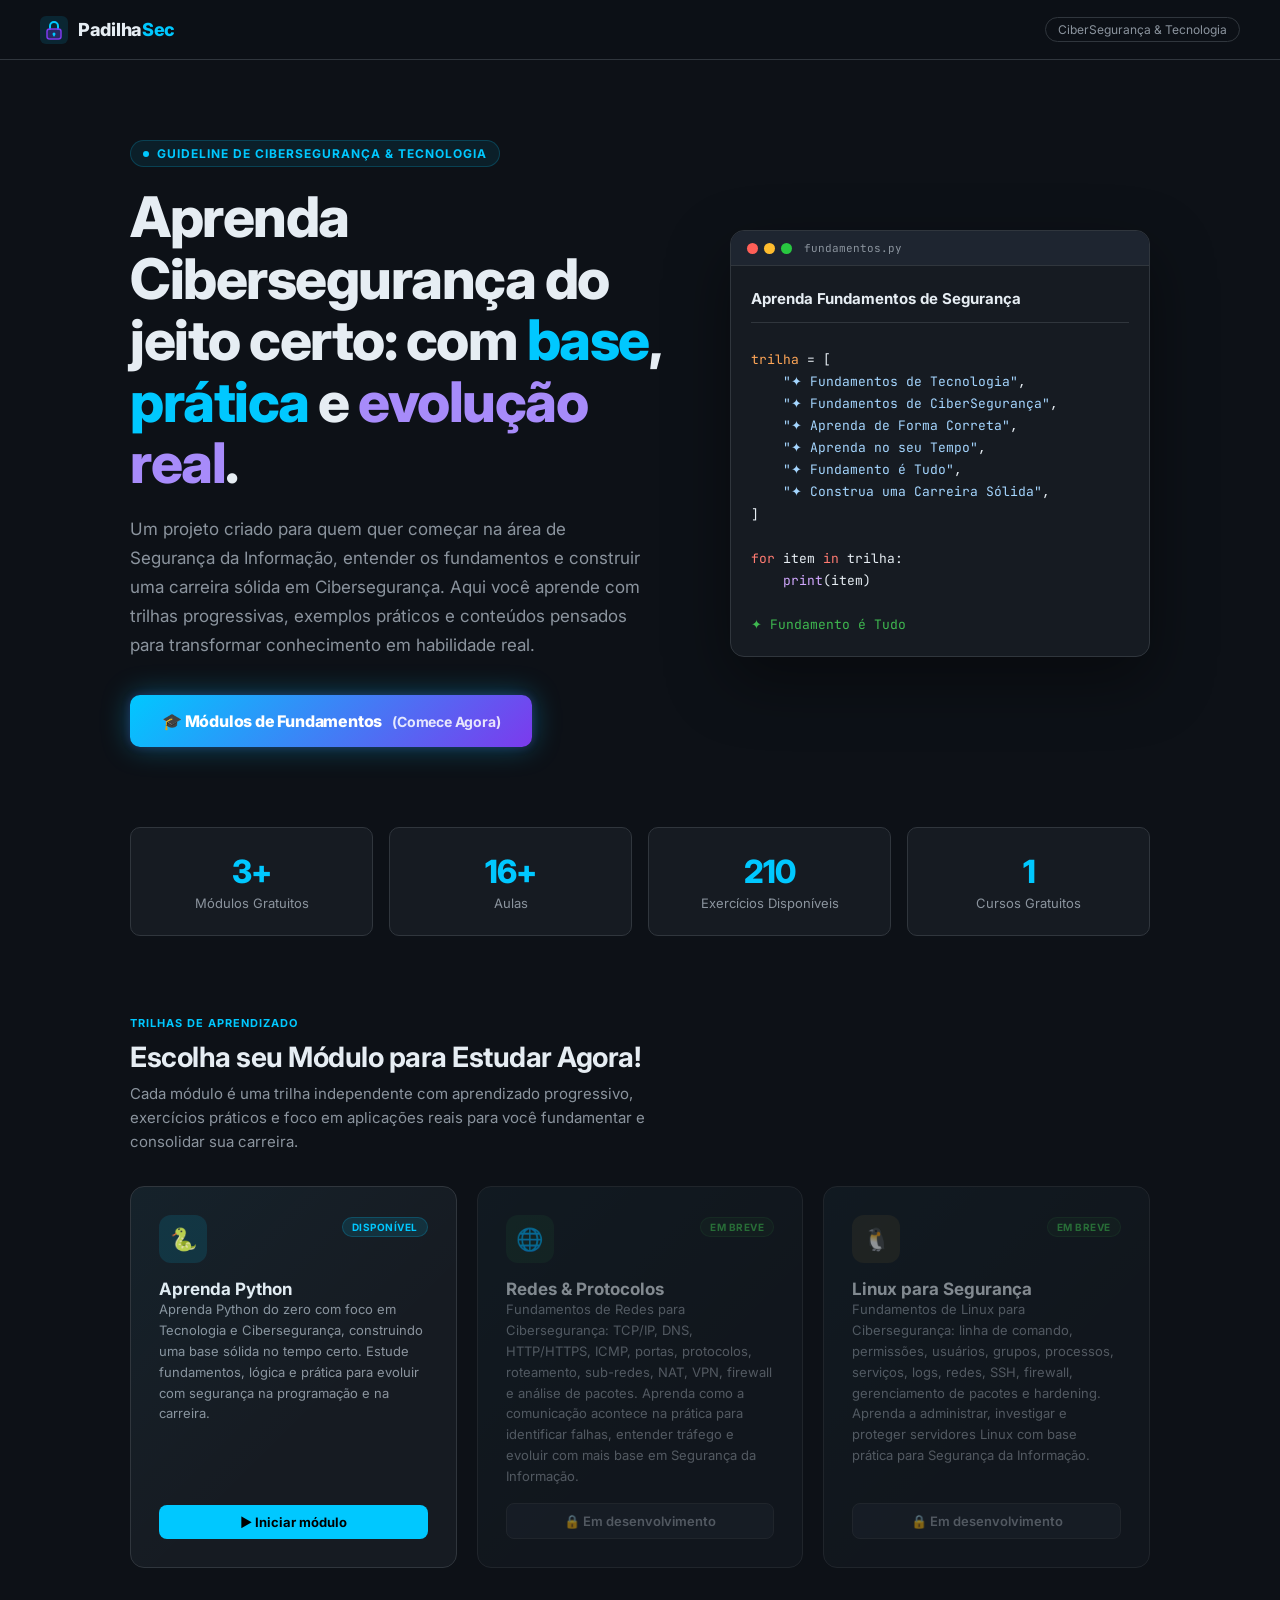
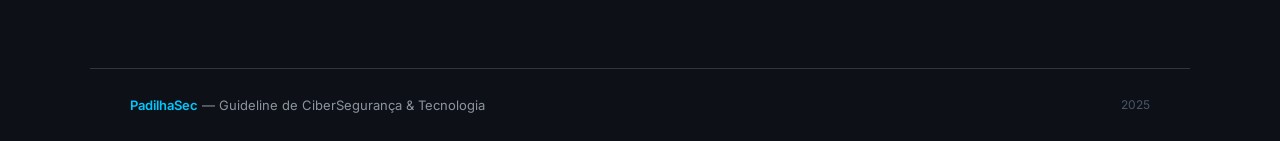
==== index.html @ 8a83446c "Publica o site PadilhaSec (migrado do Hostgator) Páginas index, python e instalacao, com CSS, JS e i" ====
<!DOCTYPE html>
<html lang="pt-BR">

<head>
  <meta charset="UTF-8" />
  <meta name="viewport" content="width=device-width, initial-scale=1.0" />
  <title>PadilhaSec — Guideline de CiberSegurança & Tecnologia</title>

  <link
    href="https://fonts.googleapis.com/css2?family=Inter:wght@400;500;600;700;800&family=JetBrains+Mono:wght@400;500&display=swap"
    rel="stylesheet" />
  <link rel="stylesheet" href="css/home.css" />
</head>

<body>

  <!-- ─── NAV ─────────────────────────────────────────────────────────── -->
  <nav class="nav">
    <a href="index.html" class="nav-logo">
      <svg viewBox="0 0 28 28" fill="none">
        <rect width="28" height="28" rx="6" fill="#00c8ff" fill-opacity=".12" />
        <path d="M10 13V10a4 4 0 0 1 8 0v3" stroke="#00c8ff" stroke-width="2" stroke-linecap="round" stroke-linejoin="round"/>
        <rect x="7" y="13" width="14" height="10" rx="2.5" fill="#7c3aed" fill-opacity=".25" stroke="#7c3aed" stroke-width="1.5"/>
        <circle cx="14" cy="18" r="1.5" fill="#00c8ff"/>
        <rect x="13.2" y="18" width="1.6" height="2.5" rx=".8" fill="#00c8ff"/>
      </svg>
      <span class="nav-title">Padilha<span>Sec</span></span>
    </a>
    <div class="nav-right">
      <span class="nav-tag">CiberSegurança & Tecnologia</span>
    </div>
  </nav>

  <!-- ─── HERO ─────────────────────────────────────────────────────────── -->
  <section class="hero">
    <div class="hero-content">
      <div class="hero-eyebrow">
        <span class="hero-eyebrow-dot"></span>
        Guideline de CiberSegurança & Tecnologia
      </div>

      <h1 class="hero-title">
        Aprenda Cibersegurança do jeito certo: com <span class="accent">base</span>, <span class="accent">prática</span> e <span class="accent2">evolução real</span>.
      </h1>

      <p class="hero-desc">
        Um projeto criado para quem quer começar na área de Segurança da Informação, entender os fundamentos e construir uma carreira sólida em Cibersegurança. Aqui você aprende com trilhas progressivas, exemplos práticos e conteúdos pensados para transformar conhecimento em habilidade real.
      </p>

      <div class="hero-actions">
        <a href="#modulos" class="btn-hero-main">
          🎓 Módulos de Fundamentos <span>(Comece Agora)</span>
        </a>
      </div>
    </div>

    <!-- Hero visual -->
    <div class="hero-visual">
      <div class="hero-visual-bar">
        <div class="hero-visual-dots">
          <span class="d-red"></span>
          <span class="d-yellow"></span>
          <span class="d-green"></span>
        </div>
        <span class="hero-visual-name">fundamentos.py</span>
      </div>
      <div class="hero-visual-code">
        <div class="hero-visual-heading">Aprenda Fundamentos de Segurança</div>
        <br />
        <span class="c-var">trilha</span> = [<br />
        &nbsp;&nbsp;&nbsp;&nbsp;<span class="c-str">"✦ Fundamentos de Tecnologia"</span>,<br />
        &nbsp;&nbsp;&nbsp;&nbsp;<span class="c-str">"✦ Fundamentos de CiberSegurança"</span>,<br />
        &nbsp;&nbsp;&nbsp;&nbsp;<span class="c-str">"✦ Aprenda de Forma Correta"</span>,<br />
        &nbsp;&nbsp;&nbsp;&nbsp;<span class="c-str">"✦ Aprenda no seu Tempo"</span>,<br />
        &nbsp;&nbsp;&nbsp;&nbsp;<span class="c-str">"✦ Fundamento é Tudo"</span>,<br />
        &nbsp;&nbsp;&nbsp;&nbsp;<span class="c-str">"✦ Construa uma Carreira Sólida"</span>,<br />
        ]<br />
        <br />
        <span class="c-kw">for</span> item <span class="c-kw">in</span> trilha:<br />
        &nbsp;&nbsp;&nbsp;&nbsp;<span class="c-fn">print</span>(item)<br />
        <br />
        <span class="c-out">✦ Fundamento é Tudo</span>
      </div>
    </div>
  </section>

  <!-- ─── STATS ─────────────────────────────────────────────────────────── -->
  <div class="stats">
    <div class="stat-card">
      <div class="stat-value">3+</div>
      <div class="stat-label">Módulos Gratuitos</div>
    </div>
    <div class="stat-card">
      <div class="stat-value">16+</div>
      <div class="stat-label">Aulas</div>
    </div>
    <div class="stat-card">
      <div class="stat-value">210</div>
      <div class="stat-label">Exercícios Disponíveis</div>
    </div>
    <div class="stat-card">
      <div class="stat-value">1</div>
      <div class="stat-label">Cursos Gratuitos</div>
    </div>
  </div>

  <!-- ─── MODULES ───────────────────────────────────────────────────────── -->
  <section class="modules-section" id="modulos">
    <div class="section-header">
      <div class="section-eyebrow">Trilhas de Aprendizado</div>
      <h2 class="section-title">Escolha seu Módulo para Estudar Agora!</h2>
      <p class="section-desc">
        Cada módulo é uma trilha independente com aprendizado progressivo, exercícios práticos e foco em aplicações reais para você fundamentar e consolidar sua carreira.
      </p>
    </div>

    <div class="modules-grid">

      <!-- Python — ATIVO -->
      <div class="module-card">
        <div class="module-header">
          <div class="module-icon icon-python">🐍</div>
          <span class="module-status status-active">Disponível</span>
        </div>
        <div>
          <div class="module-title">Aprenda Python</div>
          <p class="module-desc">
            Aprenda Python do zero com foco em Tecnologia e Cibersegurança, construindo uma base sólida no tempo certo.
            Estude fundamentos, lógica e prática para evoluir com segurança na programação e na carreira.
          </p>
        </div>
        <div class="module-footer">
          <a href="python.html" class="btn-module">▶ Iniciar módulo</a>
        </div>
      </div>

      <!-- Redes — EM BREVE -->
      <div class="module-card locked">
        <div class="module-header">
          <div class="module-icon icon-network">🌐</div>
          <span class="module-status status-soon">Em breve</span>
        </div>
        <div>
          <div class="module-title">Redes & Protocolos</div>
          <p class="module-desc">
            Fundamentos de Redes para Cibersegurança: TCP/IP, DNS, HTTP/HTTPS, ICMP, portas, protocolos, roteamento, sub-redes, NAT, VPN, firewall e análise de pacotes.
            Aprenda como a comunicação acontece na prática para identificar falhas, entender tráfego e evoluir com mais base em Segurança da Informação.
          </p>
        </div>
        <div class="module-footer">
          <span class="btn-module-disabled">🔒 Em desenvolvimento</span>
        </div>
      </div>

      <!-- Linux — EM BREVE -->
      <div class="module-card locked">
        <div class="module-header">
          <div class="module-icon icon-linux">🐧</div>
          <span class="module-status status-soon">Em breve</span>
        </div>
        <div>
          <div class="module-title">Linux para Segurança</div>
          <p class="module-desc">
            Fundamentos de Linux para Cibersegurança: linha de comando, permissões, usuários, grupos, processos, serviços, logs, redes, SSH, firewall, gerenciamento de pacotes e hardening.
            Aprenda a administrar, investigar e proteger servidores Linux com base prática para Segurança da Informação.
          </p>
        </div>
        <div class="module-footer">
          <span class="btn-module-disabled">🔒 Em desenvolvimento</span>
        </div>
      </div>

    </div>
  </section>

  <!-- ─── FOOTER ─────────────────────────────────────────────────────────── -->
  <footer>
    <div class="footer">
      <div class="footer-left">
        <span>PadilhaSec</span> — Guideline de CiberSegurança & Tecnologia
      </div>
      <div class="footer-right">2025</div>
    </div>
  </footer>

</body>

</html>
---- css/home.css ----
/* ─── RESET ──────────────────────────────────────────────────────────────── */
*, *::before, *::after { box-sizing: border-box; margin: 0; padding: 0; }

/* ─── TOKENS ─────────────────────────────────────────────────────────────── */
:root {
  --bg:      #0d1117;
  --surface: #161b22;
  --surface2: #1e2530;
  --border:  #30363d;
  --accent:  #00c8ff;
  --accent2: #7c3aed;
  --green:   #3fb950;
  --red:     #f85149;
  --yellow:  #e3b341;
  --text:    #e6edf3;
  --muted:   #8b949e;
  --radius:  10px;
}

html, body {
  min-height: 100%;
  font-family: 'Inter', sans-serif;
  background: var(--bg);
  color: var(--text);
}

/* ─── NAV ────────────────────────────────────────────────────────────────── */
.nav {
  position: fixed; top: 0; left: 0; right: 0; z-index: 100;
  height: 60px;
  background: rgba(13,17,23,.85);
  backdrop-filter: blur(12px);
  border-bottom: 1px solid var(--border);
  display: flex; align-items: center;
  padding: 0 40px; gap: 12px;
}

.nav-logo {
  display: flex; align-items: center; gap: 10px;
  text-decoration: none;
}
.nav-logo svg { width: 28px; height: 28px; }
.nav-title {
  font-size: 18px; font-weight: 800;
  color: var(--text); letter-spacing: -.3px;
}
.nav-title span { color: var(--accent); }

.nav-badge {
  background: rgba(0,200,255,.12);
  color: var(--accent);
  font-size: 11px; font-weight: 700;
  padding: 2px 8px; border-radius: 20px;
  border: 1px solid rgba(0,200,255,.25);
}

.nav-right {
  margin-left: auto;
  display: flex; align-items: center; gap: 8px;
}

.nav-tag {
  font-size: 12px; color: var(--muted);
  padding: 4px 12px; border-radius: 20px;
  border: 1px solid var(--border);
}

/* ─── HERO ───────────────────────────────────────────────────────────────── */
.hero {
  padding: 140px 40px 80px;
  max-width: 1100px; margin: 0 auto;
  display: grid;
  grid-template-columns: 1fr 420px;
  align-items: center;
  gap: 60px;
}

.hero-eyebrow {
  display: inline-flex; align-items: center; gap: 8px;
  font-size: 12px; font-weight: 700; letter-spacing: 1px;
  text-transform: uppercase; color: var(--accent);
  background: rgba(0,200,255,.08);
  border: 1px solid rgba(0,200,255,.2);
  padding: 5px 12px; border-radius: 20px;
  margin-bottom: 20px;
}
.hero-eyebrow-dot {
  width: 6px; height: 6px; border-radius: 50%;
  background: var(--accent);
  animation: pulse 2s ease-in-out infinite;
}
@keyframes pulse {
  0%, 100% { opacity: 1; transform: scale(1); }
  50% { opacity: .4; transform: scale(.8); }
}

.hero-title {
  font-size: clamp(36px, 5vw, 56px);
  font-weight: 800; line-height: 1.1;
  letter-spacing: -1.5px;
  margin-bottom: 20px;
}
.hero-title .accent { color: var(--accent); }
.hero-title .accent2 { color: #a78bfa; }

.hero-desc {
  font-size: 17px; color: var(--muted);
  line-height: 1.7; max-width: 520px;
  margin-bottom: 36px;
}

.hero-actions { display: flex; gap: 14px; align-items: center; flex-wrap: wrap; }

.btn-hero-main {
  display: inline-flex;
  align-items: center;
  gap: 10px;
  background: linear-gradient(135deg, var(--accent), var(--accent2));
  color: #fff;
  font-size: 16px;
  font-weight: 800;
  padding: 16px 32px;
  border-radius: var(--radius);
  text-decoration: none;
  letter-spacing: -.2px;
  box-shadow: 0 0 28px rgba(0,200,255,.35), 0 0 8px rgba(124,58,237,.25);
  transition: box-shadow .2s, transform .2s;
  animation: glow-pulse 2.5s ease-in-out infinite;
}
.btn-hero-main span {
  opacity: .85;
  font-weight: 700;
  font-size: 14px;
}
.btn-hero-main:hover {
  transform: translateY(-2px);
  box-shadow: 0 0 42px rgba(0,200,255,.55), 0 0 16px rgba(124,58,237,.4);
}
@keyframes glow-pulse {
  0%, 100% { box-shadow: 0 0 28px rgba(0,200,255,.35), 0 0 8px rgba(124,58,237,.25); }
  50%       { box-shadow: 0 0 48px rgba(0,200,255,.6),  0 0 20px rgba(124,58,237,.45); }
}

.btn-primary {
  display: inline-flex; align-items: center; gap: 8px;
  background: var(--accent); color: #000;
  font-size: 14px; font-weight: 700;
  padding: 12px 24px; border-radius: var(--radius);
  text-decoration: none; transition: opacity .15s, transform .15s;
  border: none; cursor: pointer;
}
.btn-primary:hover { opacity: .88; transform: translateY(-1px); }

.btn-secondary {
  display: inline-flex; align-items: center; gap: 8px;
  background: var(--surface); color: var(--text);
  font-size: 14px; font-weight: 600;
  padding: 12px 24px; border-radius: var(--radius);
  text-decoration: none; transition: all .15s;
  border: 1px solid var(--border);
}
.btn-secondary:hover { border-color: var(--accent); color: var(--accent); }

/* Hero visual */
.hero-visual {
  background: var(--surface);
  border: 1px solid var(--border);
  border-radius: 14px; overflow: hidden;
  box-shadow: 0 24px 64px rgba(0,0,0,.4);
}

.hero-visual-bar {
  background: var(--surface2);
  border-bottom: 1px solid var(--border);
  padding: 10px 16px;
  display: flex; align-items: center; gap: 8px;
}
.hero-visual-dots { display: flex; gap: 6px; }
.hero-visual-dots span { width: 11px; height: 11px; border-radius: 50%; }
.d-red    { background: #ff5f57; }
.d-yellow { background: #febc2e; }
.d-green  { background: #28c840; }
.hero-visual-name {
  font-family: 'JetBrains Mono', monospace;
  font-size: 11px; color: var(--muted); margin-left: 4px;
}

.hero-visual-code {
  font-family: 'JetBrains Mono', monospace;
  font-size: 13px; line-height: 1.7;
  padding: 20px;
  color: var(--text);
}
.hero-visual-heading {
  font-family: 'Inter', sans-serif;
  font-size: 15px;
  font-weight: 700;
  color: var(--text);
  margin-bottom: 4px;
  padding-bottom: 10px;
  border-bottom: 1px solid var(--border);
}

.c-comment { color: #6e7681; }
.c-kw      { color: #ff7b72; }
.c-fn      { color: #d2a8ff; }
.c-str     { color: #a5d6ff; }
.c-var     { color: #ffa657; }
.c-num     { color: #79c0ff; }
.c-out     { color: var(--green); }

/* ─── STATS ──────────────────────────────────────────────────────────────── */
.stats {
  max-width: 1100px; margin: 0 auto;
  padding: 0 40px 80px;
  display: grid; grid-template-columns: repeat(4, 1fr); gap: 16px;
}

.stat-card {
  background: var(--surface);
  border: 1px solid var(--border);
  border-radius: var(--radius);
  padding: 24px;
  text-align: center;
}
.stat-value {
  font-size: 32px; font-weight: 800;
  color: var(--accent); letter-spacing: -1px;
  margin-bottom: 4px;
}
.stat-label { font-size: 13px; color: var(--muted); }

/* ─── MODULES ────────────────────────────────────────────────────────────── */
.modules-section {
  max-width: 1100px; margin: 0 auto;
  padding: 0 40px 100px;
}

.section-header { margin-bottom: 32px; }
.section-eyebrow {
  font-size: 11px; font-weight: 700; letter-spacing: 1px;
  text-transform: uppercase; color: var(--accent);
  margin-bottom: 10px;
}
.section-title {
  font-size: 28px; font-weight: 700; letter-spacing: -.5px;
}
.section-desc {
  font-size: 15px; color: var(--muted);
  line-height: 1.6; margin-top: 8px; max-width: 580px;
}

.modules-grid {
  display: grid;
  grid-template-columns: repeat(auto-fill, minmax(260px, 1fr));
  gap: 20px;
}

.module-card {
  background: var(--surface);
  border: 1px solid var(--border);
  border-radius: 14px;
  padding: 28px;
  display: flex; flex-direction: column; gap: 16px;
  transition: border-color .2s, transform .2s;
  position: relative; overflow: hidden;
}
.module-card:hover:not(.locked) {
  border-color: rgba(0,200,255,.35);
  transform: translateY(-3px);
}
.module-card.locked { opacity: .55; }

.module-card::before {
  content: '';
  position: absolute; inset: 0;
  background: linear-gradient(135deg, rgba(0,200,255,.04) 0%, transparent 60%);
  pointer-events: none;
}

.module-icon {
  width: 48px; height: 48px; border-radius: 12px;
  display: flex; align-items: center; justify-content: center;
  font-size: 22px;
}
.icon-python   { background: rgba(0,200,255,.12); }
.icon-network  { background: rgba(63,185,80,.12); }
.icon-ad       { background: rgba(124,58,237,.12); }
.icon-pentest  { background: rgba(248,81,73,.12); }
.icon-linux    { background: rgba(227,179,65,.12); }
.icon-crypto   { background: rgba(0,200,255,.12); }

.module-header { display: flex; align-items: flex-start; justify-content: space-between; gap: 8px; }

.module-status {
  font-size: 10px; font-weight: 700; letter-spacing: .5px;
  text-transform: uppercase; padding: 3px 9px; border-radius: 20px;
  flex-shrink: 0; margin-top: 2px;
}
.status-active   { background: rgba(0,200,255,.12); color: var(--accent); border: 1px solid rgba(0,200,255,.2); }
.status-soon     { background: rgba(63,185,80,.08); color: var(--green); border: 1px solid rgba(63,185,80,.15); }
.status-planned  { background: rgba(139,148,158,.08); color: var(--muted); border: 1px solid var(--border); }

.module-title { font-size: 17px; font-weight: 700; }
.module-desc  { font-size: 13px; color: var(--muted); line-height: 1.6; }

.module-topics {
  display: flex; flex-wrap: wrap; gap: 6px;
  list-style: none;
}
.module-topics li {
  font-size: 11px; color: var(--muted);
  background: var(--surface2);
  padding: 3px 8px; border-radius: 6px;
  border: 1px solid var(--border);
}

.module-footer { margin-top: auto; }

.btn-module {
  display: inline-flex; align-items: center; gap: 6px;
  background: var(--accent); color: #000;
  font-size: 13px; font-weight: 700;
  padding: 9px 18px; border-radius: 8px;
  text-decoration: none; transition: opacity .15s;
  width: 100%; justify-content: center;
}
.btn-module:hover { opacity: .85; }

.btn-module-disabled {
  display: inline-flex; align-items: center; justify-content: center; gap: 6px;
  background: var(--surface2); color: var(--muted);
  font-size: 13px; font-weight: 600;
  padding: 9px 18px; border-radius: 8px;
  width: 100%; border: 1px solid var(--border);
  cursor: not-allowed;
}

/* ─── FOOTER ─────────────────────────────────────────────────────────────── */
.footer {
  border-top: 1px solid var(--border);
  padding: 28px 40px;
  display: flex; align-items: center; justify-content: space-between;
  max-width: 1100px; margin: 0 auto;
}
.footer-left { font-size: 13px; color: var(--muted); }
.footer-left span { color: var(--accent); font-weight: 600; }
.footer-right { font-size: 12px; color: #4a5568; }
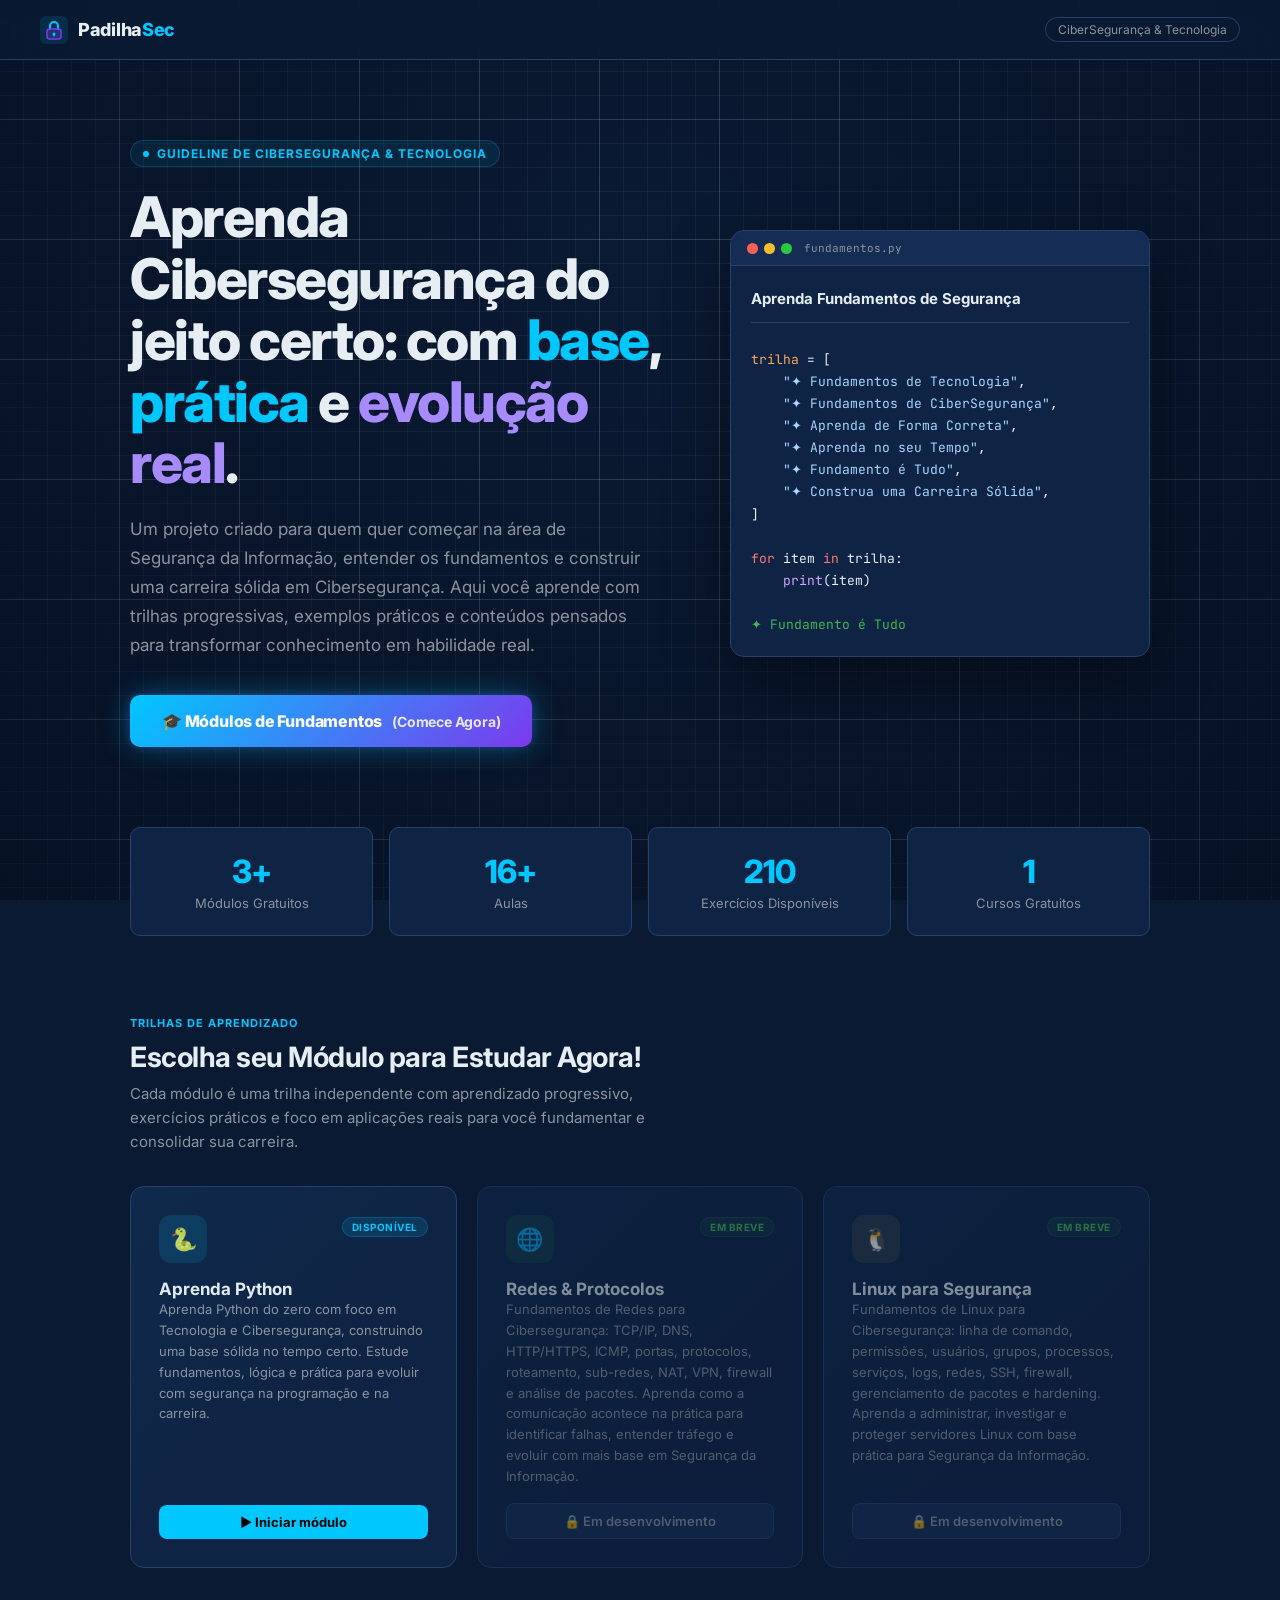
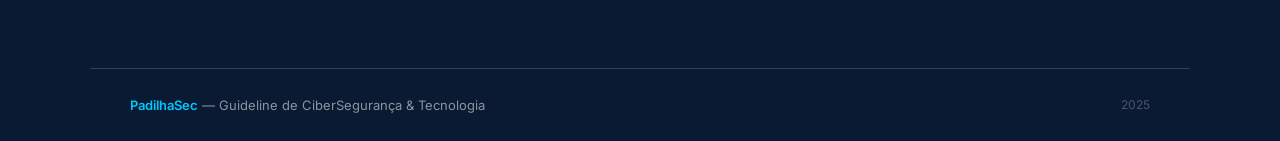
==== commit 22590db5: "Versiona links de CSS/JS para evitar cache antigo no navegador Co-Authored-By: Claude Opus 5.5 <nore" ====
--- a/index.html
+++ b/index.html
@@ -9,7 +9,7 @@
   <link
     href="https://fonts.googleapis.com/css2?family=Inter:wght@400;500;600;700;800&family=JetBrains+Mono:wght@400;500&display=swap"
     rel="stylesheet" />
-  <link rel="stylesheet" href="css/home.css" />
+  <link rel="stylesheet" href="css/home.css?v=2" />
 </head>
 
 <body>
--- a/css/home.css
+++ b/css/home.css
@@ -3,10 +3,10 @@
 
 /* ─── TOKENS ─────────────────────────────────────────────────────────────── */
 :root {
-  --bg:      #0d1117;
-  --surface: #161b22;
-  --surface2: #1e2530;
-  --border:  #30363d;
+  --bg:      #0a1a33;
+  --surface: #0f2344;
+  --surface2: #152d54;
+  --border:  #27416b;
   --accent:  #00c8ff;
   --accent2: #7c3aed;
   --green:   #3fb950;
@@ -24,11 +24,25 @@
   color: var(--text);
 }
 
+/* Fundo blueprint: grade branca sobre azul-marinho */
+body {
+  background-color: var(--bg);
+  background-image:
+    radial-gradient(ellipse at 50% 30%, transparent 0%, rgba(3,10,24,.55) 100%),
+    linear-gradient(rgba(255,255,255,.13) 1px, transparent 1px),
+    linear-gradient(90deg, rgba(255,255,255,.13) 1px, transparent 1px),
+    linear-gradient(rgba(255,255,255,.05) 1px, transparent 1px),
+    linear-gradient(90deg, rgba(255,255,255,.05) 1px, transparent 1px);
+  background-size: 100% 100%, 120px 120px, 120px 120px, 24px 24px, 24px 24px;
+  background-position: 0 0, -1px -1px, -1px -1px, -1px -1px, -1px -1px;
+  background-attachment: fixed;
+}
+
 /* ─── NAV ────────────────────────────────────────────────────────────────── */
 .nav {
   position: fixed; top: 0; left: 0; right: 0; z-index: 100;
   height: 60px;
-  background: rgba(13,17,23,.85);
+  background: rgba(10,26,51,.85);
   backdrop-filter: blur(12px);
   border-bottom: 1px solid var(--border);
   display: flex; align-items: center;
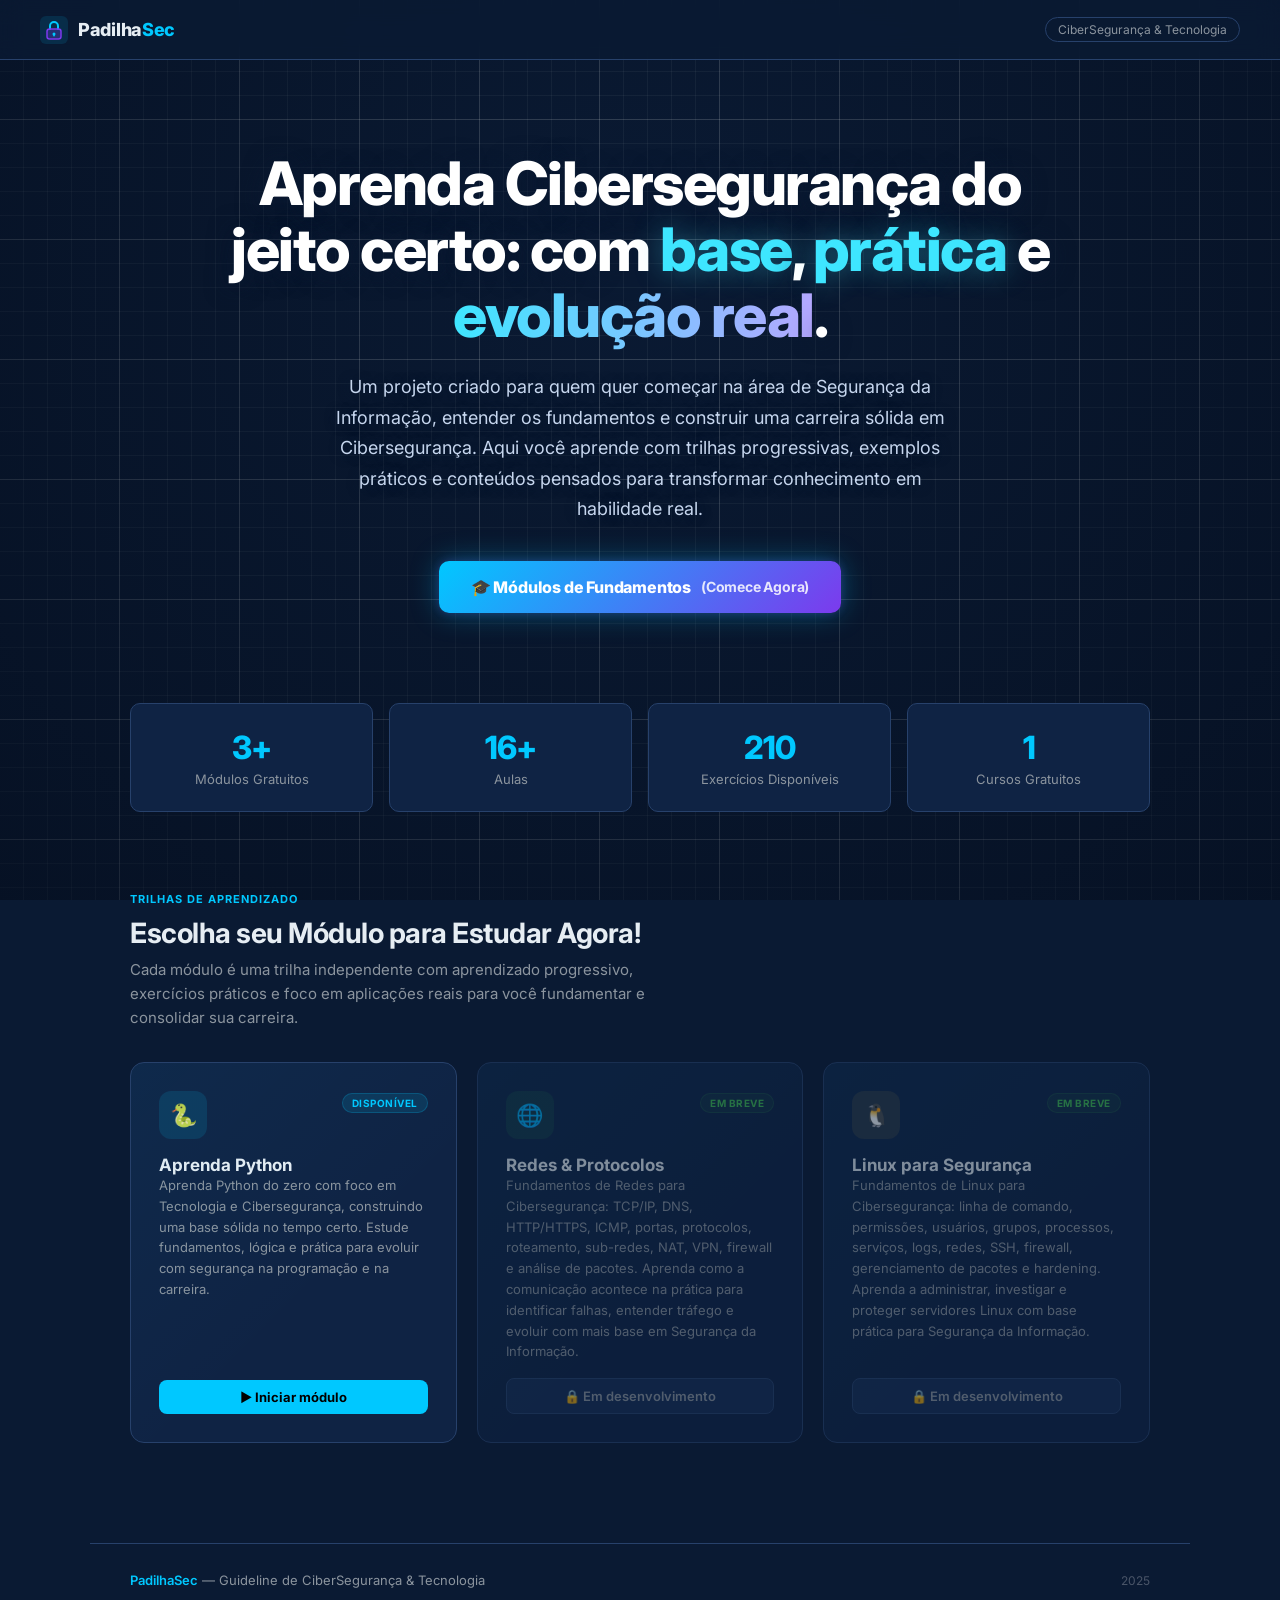
==== commit 8fa6ad24: "Hero: remove selo e card de código, destaca o texto no fundo blueprint Hero centralizado em uma colu" ====
--- a/index.html
+++ b/index.html
@@ -9,7 +9,7 @@
   <link
     href="https://fonts.googleapis.com/css2?family=Inter:wght@400;500;600;700;800&family=JetBrains+Mono:wght@400;500&display=swap"
     rel="stylesheet" />
-  <link rel="stylesheet" href="css/home.css?v=2" />
+  <link rel="stylesheet" href="css/home.css?v=3" />
 </head>
 
 <body>
@@ -34,11 +34,6 @@
   <!-- ─── HERO ─────────────────────────────────────────────────────────── -->
   <section class="hero">
     <div class="hero-content">
-      <div class="hero-eyebrow">
-        <span class="hero-eyebrow-dot"></span>
-        Guideline de CiberSegurança & Tecnologia
-      </div>
-
       <h1 class="hero-title">
         Aprenda Cibersegurança do jeito certo: com <span class="accent">base</span>, <span class="accent">prática</span> e <span class="accent2">evolução real</span>.
       </h1>
@@ -54,34 +49,6 @@
       </div>
     </div>
 
-    <!-- Hero visual -->
-    <div class="hero-visual">
-      <div class="hero-visual-bar">
-        <div class="hero-visual-dots">
-          <span class="d-red"></span>
-          <span class="d-yellow"></span>
-          <span class="d-green"></span>
-        </div>
-        <span class="hero-visual-name">fundamentos.py</span>
-      </div>
-      <div class="hero-visual-code">
-        <div class="hero-visual-heading">Aprenda Fundamentos de Segurança</div>
-        <br />
-        <span class="c-var">trilha</span> = [<br />
-        &nbsp;&nbsp;&nbsp;&nbsp;<span class="c-str">"✦ Fundamentos de Tecnologia"</span>,<br />
-        &nbsp;&nbsp;&nbsp;&nbsp;<span class="c-str">"✦ Fundamentos de CiberSegurança"</span>,<br />
-        &nbsp;&nbsp;&nbsp;&nbsp;<span class="c-str">"✦ Aprenda de Forma Correta"</span>,<br />
-        &nbsp;&nbsp;&nbsp;&nbsp;<span class="c-str">"✦ Aprenda no seu Tempo"</span>,<br />
-        &nbsp;&nbsp;&nbsp;&nbsp;<span class="c-str">"✦ Fundamento é Tudo"</span>,<br />
-        &nbsp;&nbsp;&nbsp;&nbsp;<span class="c-str">"✦ Construa uma Carreira Sólida"</span>,<br />
-        ]<br />
-        <br />
-        <span class="c-kw">for</span> item <span class="c-kw">in</span> trilha:<br />
-        &nbsp;&nbsp;&nbsp;&nbsp;<span class="c-fn">print</span>(item)<br />
-        <br />
-        <span class="c-out">✦ Fundamento é Tudo</span>
-      </div>
-    </div>
   </section>
 
   <!-- ─── STATS ─────────────────────────────────────────────────────────── -->
--- a/css/home.css
+++ b/css/home.css
@@ -81,49 +81,37 @@
 
 /* ─── HERO ───────────────────────────────────────────────────────────────── */
 .hero {
-  padding: 140px 40px 80px;
-  max-width: 1100px; margin: 0 auto;
-  display: grid;
-  grid-template-columns: 1fr 420px;
-  align-items: center;
-  gap: 60px;
-}
-
-.hero-eyebrow {
-  display: inline-flex; align-items: center; gap: 8px;
-  font-size: 12px; font-weight: 700; letter-spacing: 1px;
-  text-transform: uppercase; color: var(--accent);
-  background: rgba(0,200,255,.08);
-  border: 1px solid rgba(0,200,255,.2);
-  padding: 5px 12px; border-radius: 20px;
-  margin-bottom: 20px;
-}
-.hero-eyebrow-dot {
-  width: 6px; height: 6px; border-radius: 50%;
-  background: var(--accent);
-  animation: pulse 2s ease-in-out infinite;
-}
-@keyframes pulse {
-  0%, 100% { opacity: 1; transform: scale(1); }
-  50% { opacity: .4; transform: scale(.8); }
+  padding: 150px 40px 90px;
+  max-width: 900px; margin: 0 auto;
+  text-align: center;
 }
 
 .hero-title {
-  font-size: clamp(36px, 5vw, 56px);
+  font-size: clamp(36px, 5vw, 60px);
   font-weight: 800; line-height: 1.1;
   letter-spacing: -1.5px;
-  margin-bottom: 20px;
-}
-.hero-title .accent { color: var(--accent); }
-.hero-title .accent2 { color: #a78bfa; }
+  margin-bottom: 24px;
+  color: #ffffff;
+  text-shadow: 0 2px 24px rgba(10,26,51,.9);
+}
+.hero-title .accent {
+  color: #3ee6ff;
+  text-shadow: 0 0 28px rgba(62,230,255,.35);
+}
+.hero-title .accent2 {
+  background: linear-gradient(90deg, #3ee6ff, #b4a7ff);
+  -webkit-background-clip: text; background-clip: text;
+  color: transparent; text-shadow: none;
+}
 
 .hero-desc {
-  font-size: 17px; color: var(--muted);
-  line-height: 1.7; max-width: 520px;
-  margin-bottom: 36px;
-}
-
-.hero-actions { display: flex; gap: 14px; align-items: center; flex-wrap: wrap; }
+  font-size: 18px; color: #c6d6ee;
+  line-height: 1.7; max-width: 640px;
+  margin: 0 auto 36px;
+  text-shadow: 0 1px 12px rgba(10,26,51,.95);
+}
+
+.hero-actions { display: flex; justify-content: center; gap: 14px; align-items: center; flex-wrap: wrap; }
 
 .btn-hero-main {
   display: inline-flex;
@@ -175,54 +163,6 @@
 }
 .btn-secondary:hover { border-color: var(--accent); color: var(--accent); }
 
-/* Hero visual */
-.hero-visual {
-  background: var(--surface);
-  border: 1px solid var(--border);
-  border-radius: 14px; overflow: hidden;
-  box-shadow: 0 24px 64px rgba(0,0,0,.4);
-}
-
-.hero-visual-bar {
-  background: var(--surface2);
-  border-bottom: 1px solid var(--border);
-  padding: 10px 16px;
-  display: flex; align-items: center; gap: 8px;
-}
-.hero-visual-dots { display: flex; gap: 6px; }
-.hero-visual-dots span { width: 11px; height: 11px; border-radius: 50%; }
-.d-red    { background: #ff5f57; }
-.d-yellow { background: #febc2e; }
-.d-green  { background: #28c840; }
-.hero-visual-name {
-  font-family: 'JetBrains Mono', monospace;
-  font-size: 11px; color: var(--muted); margin-left: 4px;
-}
-
-.hero-visual-code {
-  font-family: 'JetBrains Mono', monospace;
-  font-size: 13px; line-height: 1.7;
-  padding: 20px;
-  color: var(--text);
-}
-.hero-visual-heading {
-  font-family: 'Inter', sans-serif;
-  font-size: 15px;
-  font-weight: 700;
-  color: var(--text);
-  margin-bottom: 4px;
-  padding-bottom: 10px;
-  border-bottom: 1px solid var(--border);
-}
-
-.c-comment { color: #6e7681; }
-.c-kw      { color: #ff7b72; }
-.c-fn      { color: #d2a8ff; }
-.c-str     { color: #a5d6ff; }
-.c-var     { color: #ffa657; }
-.c-num     { color: #79c0ff; }
-.c-out     { color: var(--green); }
-
 /* ─── STATS ──────────────────────────────────────────────────────────────── */
 .stats {
   max-width: 1100px; margin: 0 auto;
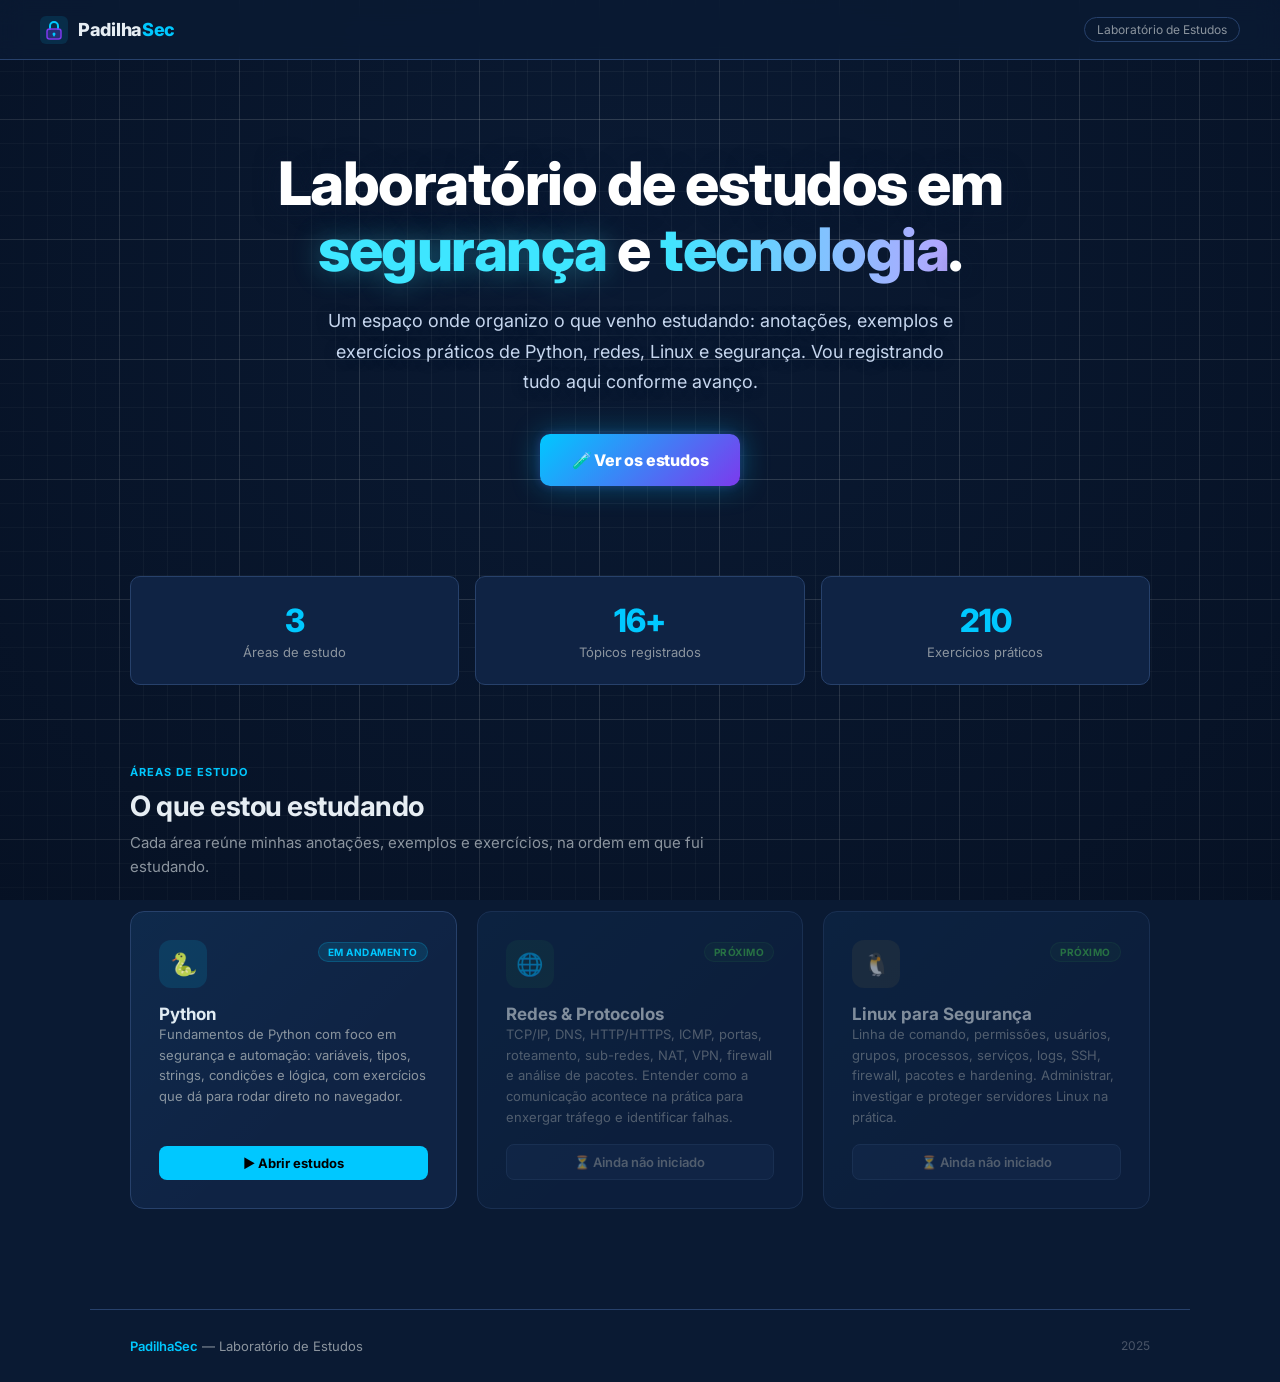
==== commit be14af3d: "Reposiciona a home como laboratório de estudos pessoal Troca textos com cara de curso ("Aprenda", "C" ====
--- a/index.html
+++ b/index.html
@@ -4,12 +4,12 @@
 <head>
   <meta charset="UTF-8" />
   <meta name="viewport" content="width=device-width, initial-scale=1.0" />
-  <title>PadilhaSec — Guideline de CiberSegurança & Tecnologia</title>
+  <title>PadilhaSec — Laboratório de Estudos</title>
 
   <link
     href="https://fonts.googleapis.com/css2?family=Inter:wght@400;500;600;700;800&family=JetBrains+Mono:wght@400;500&display=swap"
     rel="stylesheet" />
-  <link rel="stylesheet" href="css/home.css?v=3" />
+  <link rel="stylesheet" href="css/home.css?v=4" />
 </head>
 
 <body>
@@ -27,7 +27,7 @@
       <span class="nav-title">Padilha<span>Sec</span></span>
     </a>
     <div class="nav-right">
-      <span class="nav-tag">CiberSegurança & Tecnologia</span>
+      <span class="nav-tag">Laboratório de Estudos</span>
     </div>
   </nav>
 
@@ -35,16 +35,16 @@
   <section class="hero">
     <div class="hero-content">
       <h1 class="hero-title">
-        Aprenda Cibersegurança do jeito certo: com <span class="accent">base</span>, <span class="accent">prática</span> e <span class="accent2">evolução real</span>.
+        Laboratório de estudos em <span class="accent">segurança</span> e <span class="accent2">tecnologia</span>.
       </h1>
 
       <p class="hero-desc">
-        Um projeto criado para quem quer começar na área de Segurança da Informação, entender os fundamentos e construir uma carreira sólida em Cibersegurança. Aqui você aprende com trilhas progressivas, exemplos práticos e conteúdos pensados para transformar conhecimento em habilidade real.
+        Um espaço onde organizo o que venho estudando: anotações, exemplos e exercícios práticos de Python, redes, Linux e segurança. Vou registrando tudo aqui conforme avanço.
       </p>
 
       <div class="hero-actions">
         <a href="#modulos" class="btn-hero-main">
-          🎓 Módulos de Fundamentos <span>(Comece Agora)</span>
+          🧪 Ver os estudos
         </a>
       </div>
     </div>
@@ -54,30 +54,26 @@
   <!-- ─── STATS ─────────────────────────────────────────────────────────── -->
   <div class="stats">
     <div class="stat-card">
-      <div class="stat-value">3+</div>
-      <div class="stat-label">Módulos Gratuitos</div>
+      <div class="stat-value">3</div>
+      <div class="stat-label">Áreas de estudo</div>
     </div>
     <div class="stat-card">
       <div class="stat-value">16+</div>
-      <div class="stat-label">Aulas</div>
+      <div class="stat-label">Tópicos registrados</div>
     </div>
     <div class="stat-card">
       <div class="stat-value">210</div>
-      <div class="stat-label">Exercícios Disponíveis</div>
-    </div>
-    <div class="stat-card">
-      <div class="stat-value">1</div>
-      <div class="stat-label">Cursos Gratuitos</div>
+      <div class="stat-label">Exercícios práticos</div>
     </div>
   </div>
 
   <!-- ─── MODULES ───────────────────────────────────────────────────────── -->
   <section class="modules-section" id="modulos">
     <div class="section-header">
-      <div class="section-eyebrow">Trilhas de Aprendizado</div>
-      <h2 class="section-title">Escolha seu Módulo para Estudar Agora!</h2>
+      <div class="section-eyebrow">Áreas de Estudo</div>
+      <h2 class="section-title">O que estou estudando</h2>
       <p class="section-desc">
-        Cada módulo é uma trilha independente com aprendizado progressivo, exercícios práticos e foco em aplicações reais para você fundamentar e consolidar sua carreira.
+        Cada área reúne minhas anotações, exemplos e exercícios, na ordem em que fui estudando.
       </p>
     </div>
 
@@ -87,17 +83,17 @@
       <div class="module-card">
         <div class="module-header">
           <div class="module-icon icon-python">🐍</div>
-          <span class="module-status status-active">Disponível</span>
+          <span class="module-status status-active">Em andamento</span>
         </div>
         <div>
-          <div class="module-title">Aprenda Python</div>
+          <div class="module-title">Python</div>
           <p class="module-desc">
-            Aprenda Python do zero com foco em Tecnologia e Cibersegurança, construindo uma base sólida no tempo certo.
-            Estude fundamentos, lógica e prática para evoluir com segurança na programação e na carreira.
+            Fundamentos de Python com foco em segurança e automação: variáveis, tipos, strings, condições e lógica,
+            com exercícios que dá para rodar direto no navegador.
           </p>
         </div>
         <div class="module-footer">
-          <a href="python.html" class="btn-module">▶ Iniciar módulo</a>
+          <a href="python.html" class="btn-module">▶ Abrir estudos</a>
         </div>
       </div>
 
@@ -105,17 +101,17 @@
       <div class="module-card locked">
         <div class="module-header">
           <div class="module-icon icon-network">🌐</div>
-          <span class="module-status status-soon">Em breve</span>
+          <span class="module-status status-soon">Próximo</span>
         </div>
         <div>
           <div class="module-title">Redes & Protocolos</div>
           <p class="module-desc">
-            Fundamentos de Redes para Cibersegurança: TCP/IP, DNS, HTTP/HTTPS, ICMP, portas, protocolos, roteamento, sub-redes, NAT, VPN, firewall e análise de pacotes.
-            Aprenda como a comunicação acontece na prática para identificar falhas, entender tráfego e evoluir com mais base em Segurança da Informação.
+            TCP/IP, DNS, HTTP/HTTPS, ICMP, portas, roteamento, sub-redes, NAT, VPN, firewall e análise de pacotes.
+            Entender como a comunicação acontece na prática para enxergar tráfego e identificar falhas.
           </p>
         </div>
         <div class="module-footer">
-          <span class="btn-module-disabled">🔒 Em desenvolvimento</span>
+          <span class="btn-module-disabled">⏳ Ainda não iniciado</span>
         </div>
       </div>
 
@@ -123,17 +119,17 @@
       <div class="module-card locked">
         <div class="module-header">
           <div class="module-icon icon-linux">🐧</div>
-          <span class="module-status status-soon">Em breve</span>
+          <span class="module-status status-soon">Próximo</span>
         </div>
         <div>
           <div class="module-title">Linux para Segurança</div>
           <p class="module-desc">
-            Fundamentos de Linux para Cibersegurança: linha de comando, permissões, usuários, grupos, processos, serviços, logs, redes, SSH, firewall, gerenciamento de pacotes e hardening.
-            Aprenda a administrar, investigar e proteger servidores Linux com base prática para Segurança da Informação.
+            Linha de comando, permissões, usuários, grupos, processos, serviços, logs, SSH, firewall, pacotes e hardening.
+            Administrar, investigar e proteger servidores Linux na prática.
           </p>
         </div>
         <div class="module-footer">
-          <span class="btn-module-disabled">🔒 Em desenvolvimento</span>
+          <span class="btn-module-disabled">⏳ Ainda não iniciado</span>
         </div>
       </div>
 
@@ -144,7 +140,7 @@
   <footer>
     <div class="footer">
       <div class="footer-left">
-        <span>PadilhaSec</span> — Guideline de CiberSegurança & Tecnologia
+        <span>PadilhaSec</span> — Laboratório de Estudos
       </div>
       <div class="footer-right">2025</div>
     </div>
--- a/css/home.css
+++ b/css/home.css
@@ -26,6 +26,7 @@
 
 /* Fundo blueprint: grade branca sobre azul-marinho */
 body {
+  min-height: 100vh;
   background-color: var(--bg);
   background-image:
     radial-gradient(ellipse at 50% 30%, transparent 0%, rgba(3,10,24,.55) 100%),
@@ -167,7 +168,7 @@
 .stats {
   max-width: 1100px; margin: 0 auto;
   padding: 0 40px 80px;
-  display: grid; grid-template-columns: repeat(4, 1fr); gap: 16px;
+  display: grid; grid-template-columns: repeat(3, 1fr); gap: 16px;
 }
 
 .stat-card {
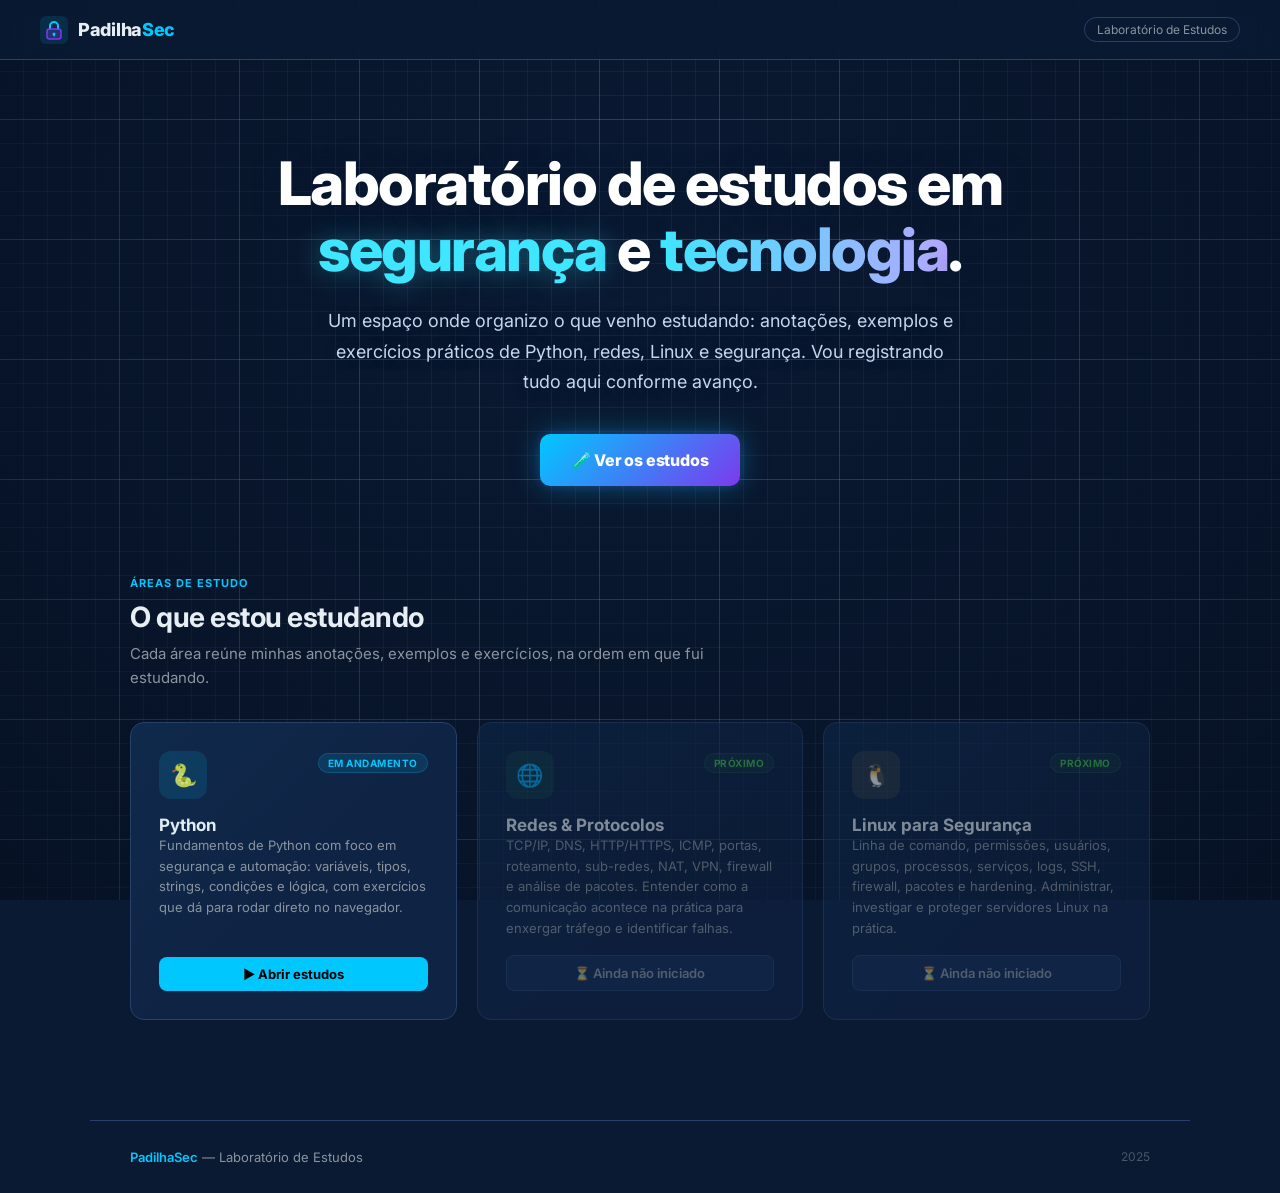
==== commit b6c361d5: "Remove os cards de estatística da home Co-Authored-By: Claude Opus 5.5 <noreply@anthropic.com>" ====
--- a/index.html
+++ b/index.html
@@ -9,7 +9,7 @@
   <link
     href="https://fonts.googleapis.com/css2?family=Inter:wght@400;500;600;700;800&family=JetBrains+Mono:wght@400;500&display=swap"
     rel="stylesheet" />
-  <link rel="stylesheet" href="css/home.css?v=4" />
+  <link rel="stylesheet" href="css/home.css?v=5" />
 </head>
 
 <body>
@@ -51,21 +51,6 @@
 
   </section>
 
-  <!-- ─── STATS ─────────────────────────────────────────────────────────── -->
-  <div class="stats">
-    <div class="stat-card">
-      <div class="stat-value">3</div>
-      <div class="stat-label">Áreas de estudo</div>
-    </div>
-    <div class="stat-card">
-      <div class="stat-value">16+</div>
-      <div class="stat-label">Tópicos registrados</div>
-    </div>
-    <div class="stat-card">
-      <div class="stat-value">210</div>
-      <div class="stat-label">Exercícios práticos</div>
-    </div>
-  </div>
 
   <!-- ─── MODULES ───────────────────────────────────────────────────────── -->
   <section class="modules-section" id="modulos">
--- a/css/home.css
+++ b/css/home.css
@@ -164,27 +164,6 @@
 }
 .btn-secondary:hover { border-color: var(--accent); color: var(--accent); }
 
-/* ─── STATS ──────────────────────────────────────────────────────────────── */
-.stats {
-  max-width: 1100px; margin: 0 auto;
-  padding: 0 40px 80px;
-  display: grid; grid-template-columns: repeat(3, 1fr); gap: 16px;
-}
-
-.stat-card {
-  background: var(--surface);
-  border: 1px solid var(--border);
-  border-radius: var(--radius);
-  padding: 24px;
-  text-align: center;
-}
-.stat-value {
-  font-size: 32px; font-weight: 800;
-  color: var(--accent); letter-spacing: -1px;
-  margin-bottom: 4px;
-}
-.stat-label { font-size: 13px; color: var(--muted); }
-
 /* ─── MODULES ────────────────────────────────────────────────────────────── */
 .modules-section {
   max-width: 1100px; margin: 0 auto;
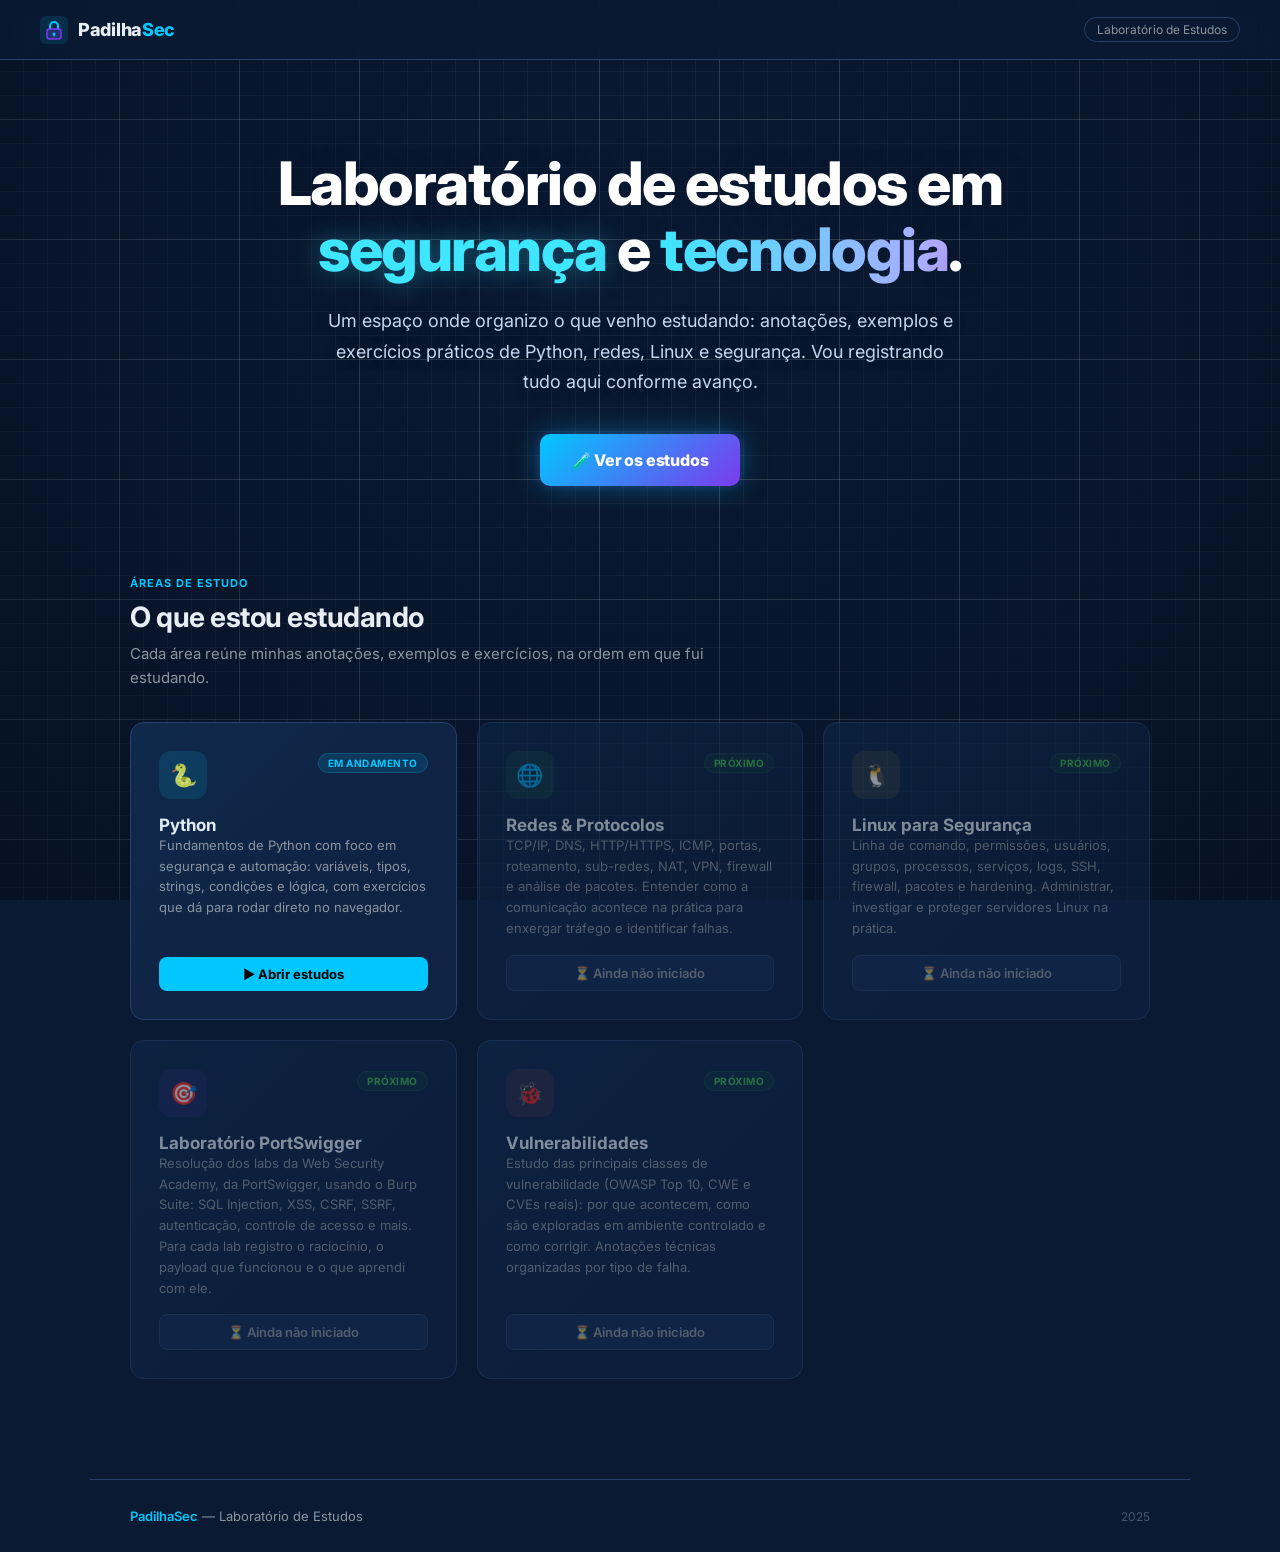
==== commit a4e11af6: "Adiciona blocos Laboratório PortSwigger e Vulnerabilidades na home Co-Authored-By: Claude Opus 5.5 <" ====
--- a/index.html
+++ b/index.html
@@ -118,6 +118,42 @@
         </div>
       </div>
 
+      <!-- PortSwigger — PRÓXIMO -->
+      <div class="module-card locked">
+        <div class="module-header">
+          <div class="module-icon icon-ad">🎯</div>
+          <span class="module-status status-soon">Próximo</span>
+        </div>
+        <div>
+          <div class="module-title">Laboratório PortSwigger</div>
+          <p class="module-desc">
+            Resolução dos labs da Web Security Academy, da PortSwigger, usando o Burp Suite: SQL Injection, XSS, CSRF, SSRF, autenticação, controle de acesso e mais.
+            Para cada lab registro o raciocínio, o payload que funcionou e o que aprendi com ele.
+          </p>
+        </div>
+        <div class="module-footer">
+          <span class="btn-module-disabled">⏳ Ainda não iniciado</span>
+        </div>
+      </div>
+
+      <!-- Vulnerabilidades — PRÓXIMO -->
+      <div class="module-card locked">
+        <div class="module-header">
+          <div class="module-icon icon-pentest">🐞</div>
+          <span class="module-status status-soon">Próximo</span>
+        </div>
+        <div>
+          <div class="module-title">Vulnerabilidades</div>
+          <p class="module-desc">
+            Estudo das principais classes de vulnerabilidade (OWASP Top 10, CWE e CVEs reais): por que acontecem, como são exploradas em ambiente controlado e como corrigir.
+            Anotações técnicas organizadas por tipo de falha.
+          </p>
+        </div>
+        <div class="module-footer">
+          <span class="btn-module-disabled">⏳ Ainda não iniciado</span>
+        </div>
+      </div>
+
     </div>
   </section>
 
